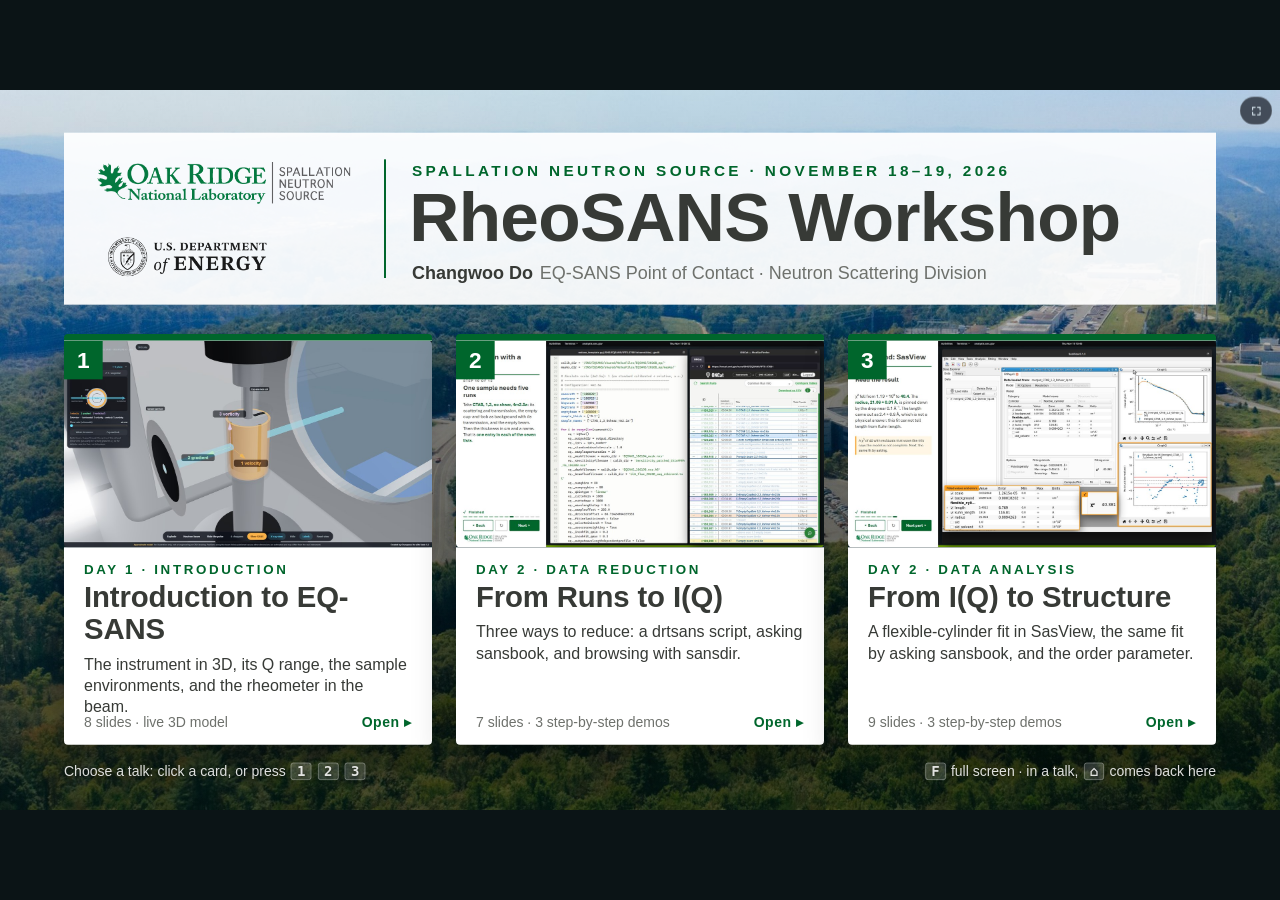
==== index.html @ 42a7c7e0 "Publish the RheoSANS workshop decks: front page, EQ-SANS introduction, data reduction, data analysis" ====
<!DOCTYPE html>
<html lang="en">
<head>
<meta charset="UTF-8">
<meta name="viewport" content="width=device-width, initial-scale=1">
<title>RheoSANS Workshop — Changwoo Do</title>
<!--
  RheoSANS Workshop, SNS, 18–19 November 2026 — the front page of Changwoo Do's three decks.

  Open with "Start RheoSANS workshop.cmd" (a local web server: the 3D model in the first deck needs one).

  One page, three cards. A card opens its deck inside this page (an iframe that fills the window), so the
  browser stays in full screen from one deck to the next. In a deck, the ⌂ button at the top right — or
  0 then Enter — comes back here. Each deck still opens on its own from its folder.

  Keys here:  1 2 3  open a deck     ← →  choose a card, Enter opens it     F  full screen (also the button, top right)
  Address:    #intro, #reduction, #analysis open a deck directly; #analysis/6 opens it at slide 6
              (the address follows along, so a refresh comes back to the same slide).

  The decks talk to this page through window.parent.RheoHub (shared/nav.js): home(), at(n), fullscreen().
-->
<link rel="stylesheet" href="eqsans_intro/deck.css?v=2">
<link rel="stylesheet" href="shared/nav.css?v=3">
<style>
/* === STAGE: 1920x1080, scaled as a whole (same as the decks) === */
#hub { position: fixed; inset: 0; overflow: hidden; background: #0b1416; }
#hub-stage { position: absolute; left: 0; top: 0; width: 1920px; height: 1080px; overflow: hidden; transform-origin: 0 0; font-family: 'Aptos', 'Segoe UI', sans-serif; color: var(--ink); -webkit-font-smoothing: antialiased; }
#hub-stage .bg { position: absolute; inset: 0; width: 1920px; height: 1080px; object-fit: cover; animation: drift 26s ease-in-out infinite alternate; }
#hub-stage .shade { position: absolute; inset: 0; background: linear-gradient(180deg, rgba(4,20,14,.10) 0%, rgba(4,20,14,.34) 45%, rgba(4,20,14,.66) 100%); }
@keyframes drift { from { transform: scale(1.02); } to { transform: scale(1.08) translate(-12px, -8px); } }

/* === HEADER PANEL === */
.head { position: absolute; left: 96px; top: 64px; width: 1728px; height: 258px; background: rgba(255,255,255,.94); animation: rise .9s var(--ease) both; }
.head .logo { position: absolute; left: 44px; top: 40px; width: 392px; }
.head .rule { position: absolute; left: 480px; top: 40px; width: 3px; height: 178px; background: var(--green); }
.head .kick { position: absolute; left: 522px; top: 44px; font-size: 23px; font-weight: 700; letter-spacing: .22em; text-transform: uppercase; color: var(--green); }
.head h1 { position: absolute; left: 518px; top: 72px; margin: 0; font-size: 104px; line-height: 1.05; font-weight: 700; letter-spacing: -.01em; }
.head .who { position: absolute; left: 522px; top: 196px; font-size: 27px; color: var(--muted); }
.head .who b { color: var(--ink); margin-right: 10px; }
.head .doe { position: absolute; left: 60px; top: 150px; width: 250px; opacity: .9; }

/* === THE THREE CARDS === */
.card { position: absolute; top: 366px; width: 552px; height: 616px; padding: 0; border: 0; text-align: left; display: flex; flex-direction: column; justify-content: flex-start; align-items: stretch; font: inherit; color: inherit; background: #fff; cursor: pointer; overflow: hidden;
  border-top: 10px solid var(--green); box-shadow: 0 24px 60px rgba(0,0,0,.42); animation: rise 1s var(--ease) both; animation-delay: calc(var(--i) * 130ms + 250ms);
  transition: transform .35s var(--ease), box-shadow .35s var(--ease), outline-color .2s; outline: 6px solid transparent; outline-offset: 0; }
.card:hover, .card.sel { transform: translateY(-12px); box-shadow: 0 40px 80px rgba(0,0,0,.55); outline-color: var(--energy); }
.card .pic { position: relative; flex: 0 0 310px; width: 552px; height: 310px; overflow: hidden; background: #12262a; }
.card .pic img { display: block; width: 100%; height: 100%; object-fit: cover; transition: transform .8s var(--ease); }
.card:hover .pic img, .card.sel .pic img { transform: scale(1.05); }
.card .key { position: absolute; left: 0; top: 0; width: 58px; height: 58px; background: var(--green); color: #fff; font-size: 34px; font-weight: 700; display: grid; place-items: center; }
.card .body { padding: 22px 30px 0; }
.card .day { font-size: 20px; font-weight: 700; letter-spacing: .2em; text-transform: uppercase; color: var(--green); }
.card h2 { margin: 6px 0 0; font-size: 44px; line-height: 1.1; font-weight: 700; letter-spacing: -.005em; }
.card p { margin: 12px 0 0; font-size: 24px; line-height: 1.32; color: var(--ink); }
.card .foot { position: absolute; left: 30px; right: 30px; bottom: 22px; display: flex; align-items: center; justify-content: space-between; font-size: 21px; color: var(--muted); }
.card .go { font-weight: 700; color: var(--green); letter-spacing: .04em; transition: transform .3s var(--ease); }
.card:hover .go, .card.sel .go { transform: translateX(8px); }
.hint { position: absolute; left: 96px; right: 96px; top: 1010px; display: flex; justify-content: space-between; font-size: 21px; color: rgba(255,255,255,.86); text-shadow: 0 1px 6px rgba(0,0,0,.7); animation: rise 1s 1s var(--ease) both; }
.hint kbd { font-family: var(--mono, Consolas, monospace); font-weight: 700; background: rgba(255,255,255,.16); border: 1px solid rgba(255,255,255,.4); border-radius: 4px; padding: 0 8px; margin: 0 2px; }
@keyframes rise { from { opacity: 0; transform: translateY(26px); } to { opacity: 1; transform: none; } }

/* the full-screen button, in the same pill as in the decks */
#hub-stage .dnav { position: absolute; right: 12px; top: 10px; opacity: .8; }
#hub-stage .dnav button { height: 34px; min-width: 40px; }

/* === THE DECK, filling the window === */
#deck { position: fixed; inset: 0; width: 100vw; height: 100vh; border: 0; background: #05090b; opacity: 0; visibility: hidden; transition: opacity .45s ease, visibility 0s .45s; z-index: 5; }
#deck.on { opacity: 1; visibility: visible; transition: opacity .45s ease; }
#veil { position: fixed; inset: 0; background: #05090b; opacity: 0; pointer-events: none; transition: opacity .3s ease; z-index: 4; }
#veil.on { opacity: 1; }
</style>
</head>
<body>
<div id="hub">
  <main id="hub-stage">
    <img class="bg" src="eqsans_intro/assets/cover.jpg" alt="The Spallation Neutron Source from the air">
    <div class="shade"></div>

    <header class="head">
      <img class="logo" src="eqsans_intro/assets/logo_color.png" alt="Oak Ridge National Laboratory — Spallation Neutron Source">
      <img class="doe" src="eqsans_intro/assets/logo_doe.png" alt="U.S. Department of Energy">
      <div class="rule"></div>
      <div class="kick">Spallation Neutron Source · November 18–19, 2026</div>
      <h1>RheoSANS Workshop</h1>
      <div class="who"><b>Changwoo Do</b>EQ-SANS Point of Contact · Neutron Scattering Division</div>
    </header>

    <button type="button" class="card" style="--i:0; left:96px" data-deck="intro">
      <div class="pic"><img src="shared/cards/eqsans_intro.jpg" alt=""><span class="key">1</span></div>
      <div class="body"><div class="day">Day 1 · Introduction</div><h2>Introduction to EQ-SANS</h2>
        <p>The instrument in 3D, its Q range, the sample environments, and the rheometer in the beam.</p></div>
      <div class="foot"><span>8 slides · live 3D model</span><span class="go">Open ▸</span></div>
    </button>
    <button type="button" class="card" style="--i:1; left:684px" data-deck="reduction">
      <div class="pic"><img src="shared/cards/data_reduction.jpg" alt=""><span class="key">2</span></div>
      <div class="body"><div class="day">Day 2 · Data reduction</div><h2>From Runs to I(Q)</h2>
        <p>Three ways to reduce: a drtsans script, asking sansbook, and browsing with sansdir.</p></div>
      <div class="foot"><span>7 slides · 3 step-by-step demos</span><span class="go">Open ▸</span></div>
    </button>
    <button type="button" class="card" style="--i:2; left:1272px" data-deck="analysis">
      <div class="pic"><img src="shared/cards/data_analysis.jpg" alt=""><span class="key">3</span></div>
      <div class="body"><div class="day">Day 2 · Data analysis</div><h2>From I(Q) to Structure</h2>
        <p>A flexible-cylinder fit in SasView, the same fit by asking sansbook, and the order parameter.</p></div>
      <div class="foot"><span>9 slides · 3 step-by-step demos</span><span class="go">Open ▸</span></div>
    </button>

    <nav class="dnav" aria-label="Screen"><button type="button" class="full" id="full" title="Full screen (F)"><svg viewBox="0 0 16 16" width="15" height="15" fill="none" stroke="currentColor" stroke-width="1.9" stroke-linecap="round" stroke-linejoin="round"><path class="exp" d="M2 6V2h4M10 2h4v4M14 10v4h-4M6 14H2v-4"/><path class="cmp" d="M6 2v4H2M14 6h-4V2M10 14v-4h4M2 10h4v4"/></svg></button></nav>
    <div class="hint"><span>Choose a talk: click a card, or press <kbd>1</kbd> <kbd>2</kbd> <kbd>3</kbd></span><span><kbd>F</kbd> full screen · in a talk, <kbd>⌂</kbd> comes back here</span></div>
  </main>
</div>
<div id="veil"></div>
<iframe id="deck" title="Deck" allow="fullscreen" allowfullscreen></iframe>

<script>
(function () {
  'use strict';
  const DECKS = {
    intro: { dir: 'eqsans_intro', title: 'Introduction to EQ-SANS' },
    reduction: { dir: 'data_reduction', title: 'From Runs to I(Q)' },
    analysis: { dir: 'data_analysis', title: 'From I(Q) to Structure' },
  };
  const stage = document.getElementById('hub-stage'), frame = document.getElementById('deck'), veil = document.getElementById('veil');
  const cards = Array.from(document.querySelectorAll('.card'));
  let open = null, sel = -1, closing = 0;

  function fit() {
    const f = Math.min(innerWidth / 1920, innerHeight / 1080), w = 1920 * f, h = 1080 * f;
    stage.style.transform = `translate(${(innerWidth - w) / 2}px,${(innerHeight - h) / 2}px) scale(${f})`;
  }
  window.addEventListener('resize', fit); fit();

  const mark = () => cards.forEach((c, i) => c.classList.toggle('sel', i === sel));
  const fullscreen = () => { if (document.fullscreenElement) document.exitFullscreen(); else document.documentElement.requestFullscreen().catch(() => { }); };

  function show(key, slide) {
    const d = DECKS[key]; if (!d) return;
    clearTimeout(closing);
    open = key; sel = Object.keys(DECKS).indexOf(key); mark();
    veil.classList.add('on');
    frame.onload = () => { if (open !== key) return; frame.classList.add('on'); try { frame.contentWindow.focus(); } catch (e) { } };
    frame.src = `${d.dir}/index.html#${slide || 1}`;
    document.title = `${d.title} — RheoSANS Workshop`;
    history.replaceState(null, '', '#' + key + (slide && slide > 1 ? '/' + slide : ''));
  }
  function home() {
    if (!open) return;
    open = null;
    frame.classList.remove('on'); veil.classList.remove('on');
    closing = setTimeout(() => { frame.onload = null; frame.src = 'about:blank'; }, 500);   // also stops the 3D model
    document.title = 'RheoSANS Workshop — Changwoo Do';
    history.replaceState(null, '', location.pathname);
    window.focus();
  }
  // what the decks call (shared/nav.js)
  window.RheoHub = {
    home, fullscreen,
    at(n) { if (open) history.replaceState(null, '', '#' + open + (n > 1 ? '/' + n : '')); },
  };

  const fullBtn = document.getElementById('full');
  fullBtn.onclick = () => { fullscreen(); fullBtn.blur(); };
  document.addEventListener('fullscreenchange', () => { const on = !!document.fullscreenElement; fullBtn.classList.toggle('on', on); fullBtn.title = on ? 'Leave full screen (F)' : 'Full screen (F)'; });
  cards.forEach((c, i) => { c.onclick = () => show(c.dataset.deck); c.onmouseenter = () => { sel = i; mark(); }; });
  window.addEventListener('keydown', (e) => {
    if (e.ctrlKey || e.metaKey || e.altKey) return;
    const k = e.key;
    if (open) {
      // the deck has the keyboard; a key that still lands here is handed on
      let d = null; try { frame.contentWindow.focus(); d = frame.contentWindow.deck; } catch (err) { }
      if (d && (k === 'ArrowRight' || k === 'PageDown' || k === ' ')) d.next();
      else if (d && (k === 'ArrowLeft' || k === 'PageUp')) d.prev();
      else if (k === 'f' || k === 'F') fullscreen();
      else return;
      e.preventDefault(); return;
    }
    if (k === '1' || k === '2' || k === '3') show(Object.keys(DECKS)[+k - 1]);
    else if (k === 'ArrowRight' || k === 'ArrowDown') { sel = Math.min(cards.length - 1, sel + 1); mark(); }
    else if (k === 'ArrowLeft' || k === 'ArrowUp') { sel = Math.max(0, sel < 0 ? 0 : sel - 1); mark(); }
    else if ((k === 'Enter' || k === ' ') && sel >= 0) show(cards[sel].dataset.deck);
    else if (k === 'f' || k === 'F') fullscreen();
    else return;
    e.preventDefault();
  });

  const [key, n] = location.hash.slice(1).split('/');
  if (DECKS[key]) show(key, parseInt(n, 10) || 1);
})();
</script>
</body>
</html>
---- eqsans_intro/deck.css ----
/* =====================================================================
   THEME — ORNL SNS 16:9 template (Aptos; ORNL Green, Hale Navy, Dark
   Matter; secondary Energy/Mist/Biome/Aqua/Infinity/Hydro; accents
   Forge/Spark/Plasma/Pulsar). Geometry measured from the .pptx layouts
   at 1920×1080 (1 in = 144 px, 1 pt = 2 px). Same system as the CNMS
   seminar deck (Topic_2026_career/interview_seminar_claude/src/deck.css).
   ===================================================================== */

/* Aptos is used where it is installed (it comes with Office); its files are not part of this site. */
:root {
  --green: #00662C; --navy: #00454D; --ink: #373A36; --graphite: #DBDCDB; --polar: #FFFFFF;
  --energy: #7DBA00; --mist: #8BFEBF; --biome: #00B38F; --aqua: #00BDB5; --infinity: #006BA6; --hydro: #005776;
  --forge: #FF9E1B; --spark: #FE5000; --plasma: #B50094; --pulsar: #4E008E;
  --muted: #6E716C; --ease: cubic-bezier(.16, 1, .3, 1);
  --stage-bg: #05090b;
}
* { box-sizing: border-box; }

/* === FIXED 16:9 STAGE ===
   The live 3D model is an iframe that sits exactly behind the stage, at the stage's on-screen size but unscaled, so
   the model's own interface keeps its designed size. Slides are opaque and cover it; a "live" slide is empty and
   lets pointer events through to the model. */
html, body { width: 100%; height: 100%; margin: 0; overflow: hidden; background: var(--stage-bg); }
#model { position: fixed; left: 0; top: 0; width: 100vw; height: 100vh; border: 0; z-index: 0; visibility: hidden; background: #080b11; }
#model.on { visibility: visible; }
.deck-viewport { position: fixed; inset: 0; overflow: hidden; z-index: 1; pointer-events: none; }
.deck-stage { position: absolute; left: 0; top: 0; width: 1920px; height: 1080px; overflow: hidden; transform-origin: 0 0; }
.slide { position: absolute; inset: 0; width: 1920px; height: 1080px; overflow: hidden; display: block; visibility: hidden; opacity: 0; pointer-events: none; background: #fff;
  font-family: 'Aptos', 'Segoe UI', sans-serif; color: var(--ink); -webkit-font-smoothing: antialiased; contain: layout paint; }
.slide.active, .slide.leaving { visibility: visible; opacity: 1; }
.slide.active { z-index: 2; pointer-events: auto; }
.slide.leaving { z-index: 3; pointer-events: none; }
.slide.s-live { background: transparent; pointer-events: none !important; }
.slide img, .slide svg { max-width: none; }
@media (prefers-reduced-motion: reduce) { *, *::before, *::after { animation-duration: .01ms !important; transition-duration: .2s !important; } }

/* === CHROME === */
.chrome-logo { position: absolute; left: 50px; top: 1007px; width: 278px; height: auto; z-index: 20; pointer-events: none; }
.chrome-page { position: absolute; right: 70px; top: 1036px; font-size: 18px; color: #B9BBB8; z-index: 20; font-variant-numeric: tabular-nums; }

/* Title placeholder: 0.344 in, 0.399 in; 12.57 in wide; 32 pt Aptos Bold */
.title { position: absolute; left: 50px; top: 57px; width: 1810px; margin: 0; font-size: 64px; line-height: 1.09; font-weight: 700; letter-spacing: -.003em; color: var(--ink); z-index: 10; }
.kicker { position: absolute; left: 52px; top: 30px; font-size: 22px; font-weight: 700; letter-spacing: .22em; text-transform: uppercase; color: var(--green); z-index: 10; }
.slide.active .title, .slide.active .kicker { animation: rise .9s var(--ease) both; }
.slide.active .title { animation-delay: .12s; }

/* === ENTRANCE AND STEP REVEALS === */
@keyframes rise { from { opacity: 0; transform: translateY(26px); } to { opacity: 1; transform: none; } }
.slide.active .rise { animation: rise 1s var(--ease) both; animation-delay: calc(var(--i, 0) * 110ms + 260ms); }
[data-step], [data-only] { transition: opacity .7s var(--ease), transform .9s var(--ease); }
[data-step]:not(.on), [data-only]:not(.on) { opacity: 0; transform: translateY(22px); pointer-events: none; }
.fx-fade:not(.on) { transform: none !important; }
.instant, .instant * { transition: none !important; }

/* === COMMON CONTENT === */
.abs { position: absolute; }
.label { font-size: 22px; font-weight: 700; letter-spacing: .18em; text-transform: uppercase; color: var(--green); }
.small { font-size: 24px; line-height: 1.35; color: var(--muted); }
.message { font-size: 38px; font-weight: 700; color: var(--green); line-height: 1.2; }
figure { margin: 0; position: absolute; }
figure img { display: block; width: 100%; height: 100%; object-fit: cover; }
figcaption { position: absolute; left: 0; top: 100%; width: 100%; font-size: 24px; color: var(--ink); margin-top: 12px; line-height: 1.25; }
figcaption small { display: block; font-size: 20px; color: var(--muted); margin-top: 2px; }
.card { background: #fff; border-radius: 6px; box-shadow: 0 18px 50px rgba(0,40,45,.16), 0 2px 6px rgba(0,0,0,.06); }
.card img { border-radius: 6px; }
.zoom { cursor: zoom-in; }

/* === COVER (SNS | Standard layout) ===
   The cover has no background of its own: its photograph covers the live site model, and the first advance
   dissolves the photograph into it. */
.s-cover { background: transparent; }
.s-cover .bgimg, .s-closing .bgimg { position: absolute; inset: 0; width: 1920px; height: 1080px; object-fit: cover; }
.s-cover.active .bgimg { animation: kenburns 40s ease-out both; }
@keyframes kenburns { from { transform: scale(1.1) translate(1.2%, .8%); } to { transform: scale(1) translate(0, 0); } }
.cover-card { position: absolute; inset: 0; }
.cover-panel { position: absolute; left: 141px; top: 133px; width: 819px; height: 819px; background: rgba(255,255,255,.88); backdrop-filter: blur(2px); }
.cover-logo { position: absolute; left: 189px; top: 174px; width: 428px; }
.cover-kicker { position: absolute; left: 191px; top: 318px; width: 711px; font-size: 22px; font-weight: 700; letter-spacing: .14em; text-transform: uppercase; color: var(--green); }
.cover-title { position: absolute; left: 189px; top: 362px; width: 740px; margin: 0; font-size: 88px; font-weight: 700; line-height: 1.04; letter-spacing: -.01em; color: var(--ink); }
.cover-bar { position: absolute; left: 191px; top: 590px; width: 135px; height: 11px; background: var(--green); transform-origin: left; }
.cover-by { position: absolute; left: 191px; top: 632px; font-size: 22px; font-weight: 700; letter-spacing: .14em; color: var(--muted); }
.cover-name { position: absolute; left: 191px; top: 672px; font-size: 48px; font-weight: 400; color: var(--ink); }
.cover-role { position: absolute; left: 191px; top: 746px; width: 711px; font-size: 26px; line-height: 1.35; color: var(--ink); }
.cover-doe { position: absolute; left: 185px; top: 838px; width: 240px; }
.cover-managed { position: absolute; left: 440px; top: 851px; width: 470px; font-size: 18px; line-height: 1.3; color: var(--ink); letter-spacing: .02em; text-transform: uppercase; }
.s-cover.active .cover-panel { animation: panelIn 1.4s var(--ease) both; }
.s-cover.active .cover-bar { animation: barIn 1.2s .9s var(--ease) both; }
.s-cover.active .cover-fade { animation: rise 1.1s var(--ease) both; }
@keyframes panelIn { from { opacity: 0; transform: translateX(-40px); } to { opacity: 1; transform: none; } }
@keyframes barIn { from { transform: scaleX(0); } to { transform: scaleX(1); } }
.cover-hint { position: absolute; right: 60px; bottom: 44px; padding: 14px 20px; max-width: 760px; font-size: 22px; line-height: 1.35; color: #fff; background: rgba(120,20,10,.9); border-radius: 6px; display: none; }
body.no-model .cover-hint { display: block; }

/* === Q RANGE === */
.q-fig { left: 50px; top: 186px; width: 1130px; height: 780px; overflow: hidden; }
.q-fig img { position: absolute; inset: 0; object-fit: contain; background: #fff; }
.q-side { position: absolute; left: 1250px; top: 196px; width: 610px; }
.q-rows { position: relative; margin-top: 22px; padding-left: 34px; }
.q-rows::before { content: ''; position: absolute; left: 6px; top: 8px; bottom: 8px; width: 5px; border-radius: 3px; background: linear-gradient(var(--infinity), var(--spark)); }
.q-row { display: grid; grid-template-columns: 62px 150px 1fr; align-items: center; height: 68px; font-size: 36px; border-bottom: 1px solid #E7E8E7; transition: opacity .7s var(--ease); }
.q-row i { width: 44px; height: 14px; border-radius: 2px; }
.q-row b { font-weight: 700; }
.q-row span { color: var(--ink); font-variant-numeric: tabular-nums; }
.q-ends { display: flex; justify-content: space-between; padding-left: 34px; margin-top: 12px; font-size: 21px; font-weight: 700; letter-spacing: .12em; text-transform: uppercase; color: var(--muted); }
.slide[data-cur="1"] .q-row:not(.in-stitch) { opacity: .25; }
.q-note { position: absolute; left: 1250px; top: 760px; width: 610px; }
.q-note .small { margin-top: 10px; }

/* === SAMPLE CELLS === */
.facts { position: absolute; left: 52px; top: 215px; width: 760px; }
.fact { padding: 26px 0 28px; border-bottom: 1px solid #E1E3E1; }
.fact:first-child { border-top: 4px solid var(--green); }
.fact-h { font-size: 22px; font-weight: 700; letter-spacing: .18em; text-transform: uppercase; color: var(--green); }
.fact-v { font-size: 66px; font-weight: 700; line-height: 1.1; margin-top: 6px; letter-spacing: -.01em; white-space: nowrap; }
.fact-v em { font-style: normal; font-size: 38px; font-weight: 400; color: var(--muted); margin-left: 8px; }
.fact-s { font-size: 26px; color: var(--muted); margin-top: 2px; }

/* === SAMPLE ENVIRONMENT === */
.around { position: absolute; left: 900px; top: 612px; width: 500px; border-top: 4px solid var(--green); padding-top: 20px; }
.around p { margin: 0; padding: 15px 0; font-size: 29px; line-height: 1.25; border-bottom: 1px solid #E1E3E1; }
.around .label { margin-bottom: 6px; }

/* === RHEOMETER PHOTO CALLOUTS === */
.pin { position: absolute; transform: translate(-50%, -50%); z-index: 3; }
.pin::before { content: ''; position: absolute; left: 50%; top: 50%; width: 18px; height: 18px; margin: -9px; border-radius: 50%; background: var(--forge); box-shadow: 0 0 0 6px rgba(255,158,27,.3); }
.pin span { position: absolute; left: 50%; bottom: 26px; transform: translateX(-50%); white-space: nowrap; padding: 8px 16px; font-size: 24px; font-weight: 700; color: #fff; background: rgba(0,69,77,.94); border-radius: 4px; }
.pin.below span { bottom: auto; top: 26px; }
.next-up { position: absolute; right: 60px; top: 78px; padding: 12px 22px; font-size: 26px; font-weight: 700; color: #fff; background: var(--green); border-radius: 4px; z-index: 12; }

/* === CLOSING (Conclusion | Aerial) === */
.s-closing { color: var(--ink); }
.cl-title { position: absolute; left: 0; width: 1920px; top: 236px; text-align: center; font-size: 132px; font-weight: 700; line-height: 1.05; letter-spacing: -.015em; color: var(--ink); text-shadow: 0 2px 30px rgba(255,255,255,.6); }
.cl-bar { position: absolute; left: 893px; top: 418px; width: 134px; height: 12px; background: var(--green); transform-origin: center; }
.cl-sub { position: absolute; left: 0; width: 1920px; top: 462px; text-align: center; font-size: 34px; font-weight: 700; color: var(--green); }
.cl-name { position: absolute; left: 0; width: 1920px; top: 514px; text-align: center; font-size: 28px; color: var(--ink); }
.s-closing.active .cl-title { animation: rise 1.2s .2s var(--ease) both; }
.s-closing.active .cl-bar { animation: barGrow 1.4s .7s var(--ease) both; }
.s-closing.active .cl-sub { animation: rise 1.1s 1s var(--ease) both; }
.s-closing.active .cl-name { animation: rise 1.1s 1.2s var(--ease) both; }
@keyframes barGrow { from { transform: scaleX(0); } to { transform: scaleX(1); } }
.s-closing.active .bgimg { animation: kenburns 40s ease-out both; }

/* === CHROME OUTSIDE THE STAGE === */
/* deck navigation shown over the live model, styled like the model's own controls */
#pill { position: fixed; z-index: 30; display: none; align-items: center; gap: 2px; padding: 4px; transform: translateX(-50%); font: 600 13px/1 'Aptos', 'Segoe UI', sans-serif; color: rgba(214,232,242,.75);
  background: rgba(12,16,24,.82); border: 1px solid rgba(255,255,255,.12); border-radius: 999px; backdrop-filter: blur(8px); opacity: .6; transition: opacity .25s; }
#pill:hover { opacity: 1; }
body.live #pill { display: flex; }
#pill button { border: 0; background: none; color: inherit; font: inherit; font-size: 17px; width: 34px; height: 30px; border-radius: 999px; cursor: pointer; }
#pill button:hover { background: rgba(255,255,255,.1); color: #fff; }
#pill span { padding: 0 8px; white-space: nowrap; }
#pill b { color: #eef6fa; }
#progress { position: fixed; left: 0; bottom: 0; height: 3px; width: 100%; background: var(--energy); transform-origin: left; transform: scaleX(0); z-index: 100; opacity: 0; transition: transform .6s var(--ease), opacity .3s; pointer-events: none; }
body.show-progress #progress { opacity: .9; }
#blackout { position: fixed; inset: 0; background: #000; z-index: 300; opacity: 0; pointer-events: none; transition: opacity .4s; }
body.black #blackout { opacity: 1; pointer-events: auto; }
#lightbox { position: fixed; inset: 0; z-index: 280; background: rgba(0,0,0,.88); display: none; align-items: center; justify-content: center; cursor: zoom-out; }
#lightbox.open { display: flex; }
#lightbox img { max-width: 94vw; max-height: 92vh; background: #fff; box-shadow: 0 30px 80px rgba(0,0,0,.6); }
---- shared/nav.css ----
/* =====================================================================
   SLIDE NAVIGATION, shared by both decks (nav.js): a small pill with
   previous / next slide and a button that opens all slides to pick from.
   It sits outside the scaled stage, at the top right of the slide (top
   centre while the live 3D model is on screen, where the model keeps its
   own panels on the right).
   ===================================================================== */
.dnav { position: fixed; z-index: 120; display: flex; align-items: center; gap: 2px; padding: 3px; font: 600 14px/1 'Aptos', 'Segoe UI', sans-serif; color: rgba(226,238,244,.9);
  background: rgba(12,16,24,.84); border: 1px solid rgba(255,255,255,.16); border-radius: 999px; backdrop-filter: blur(8px); opacity: .62; transition: opacity .2s; user-select: none; }
.dnav:hover { opacity: 1; }
.dnav button { border: 0; background: none; color: inherit; font: inherit; height: 28px; min-width: 30px; padding: 0 8px; border-radius: 999px; cursor: pointer; }
.dnav button:hover { background: rgba(255,255,255,.14); color: #fff; }
.dnav button:disabled { opacity: .3; cursor: default; background: none; }
.dnav .arrow { font-size: 19px; line-height: 1; padding-bottom: 2px; }
.dnav .home { font-size: 17px; line-height: 1; padding-bottom: 1px; margin-right: 2px; border-right: 1px solid rgba(255,255,255,.18); border-radius: 999px 0 0 999px; }
.dnav .count { font-variant-numeric: tabular-nums; white-space: nowrap; } .dnav .count b { color: #fff; }
.dnav .grid { display: grid; grid-template-columns: repeat(3, 4px); gap: 2px; align-content: center; justify-content: center; }
.dnav .grid i { width: 4px; height: 4px; background: currentColor; border-radius: 1px; }
.dnav .full { display: grid; place-items: center; }
.dnav .full .cmp, .dnav .full.on .exp { display: none; }
.dnav .full.on .cmp { display: inline; }

.dov { position: fixed; inset: 0; z-index: 260; display: none; background: rgba(6,12,14,.95); overflow: auto; padding: 4vh 5vw 5vh; font-family: 'Aptos', 'Segoe UI', sans-serif; color: #fff; }
.dov.open { display: block; }
.dov-head { display: flex; align-items: baseline; gap: 18px; margin-bottom: 2.4vh; }
.dov-head b { font-size: 26px; } .dov-head span { font-size: 15px; color: rgba(255,255,255,.55); }
.dov-head button { margin-left: auto; border: 1px solid rgba(255,255,255,.3); background: none; color: #fff; font: 600 15px 'Aptos', 'Segoe UI', sans-serif; padding: 7px 16px; border-radius: 999px; cursor: pointer; }
.dov-grid { display: grid; grid-template-columns: repeat(4, 1fr); gap: 18px; }
@media (max-width: 1100px) { .dov-grid { grid-template-columns: repeat(3, 1fr); } }
.dov-card { text-align: left; padding: 0; border: 2px solid rgba(255,255,255,.14); border-radius: 6px; background: #12262a; color: #fff; font: inherit; cursor: pointer; overflow: hidden; display: flex; flex-direction: column; }
.dov-card:hover, .dov-card.is-sel { border-color: #7DBA00; }
.dov-card.is-cur { border-color: #8BFEBF; box-shadow: 0 0 0 3px rgba(139,254,191,.35); }
.dov-thumb { aspect-ratio: 16 / 9; background: #1b3438; display: grid; place-items: center; font-size: 34px; font-weight: 700; color: rgba(255,255,255,.25); }
.dov-thumb img { display: block; width: 100%; height: 100%; object-fit: cover; }
.dov-label { display: flex; gap: 10px; align-items: baseline; padding: 9px 12px 11px; font-size: 16px; line-height: 1.25; }
.dov-label b { color: #7DBA00; font-size: 18px; min-width: 18px; }
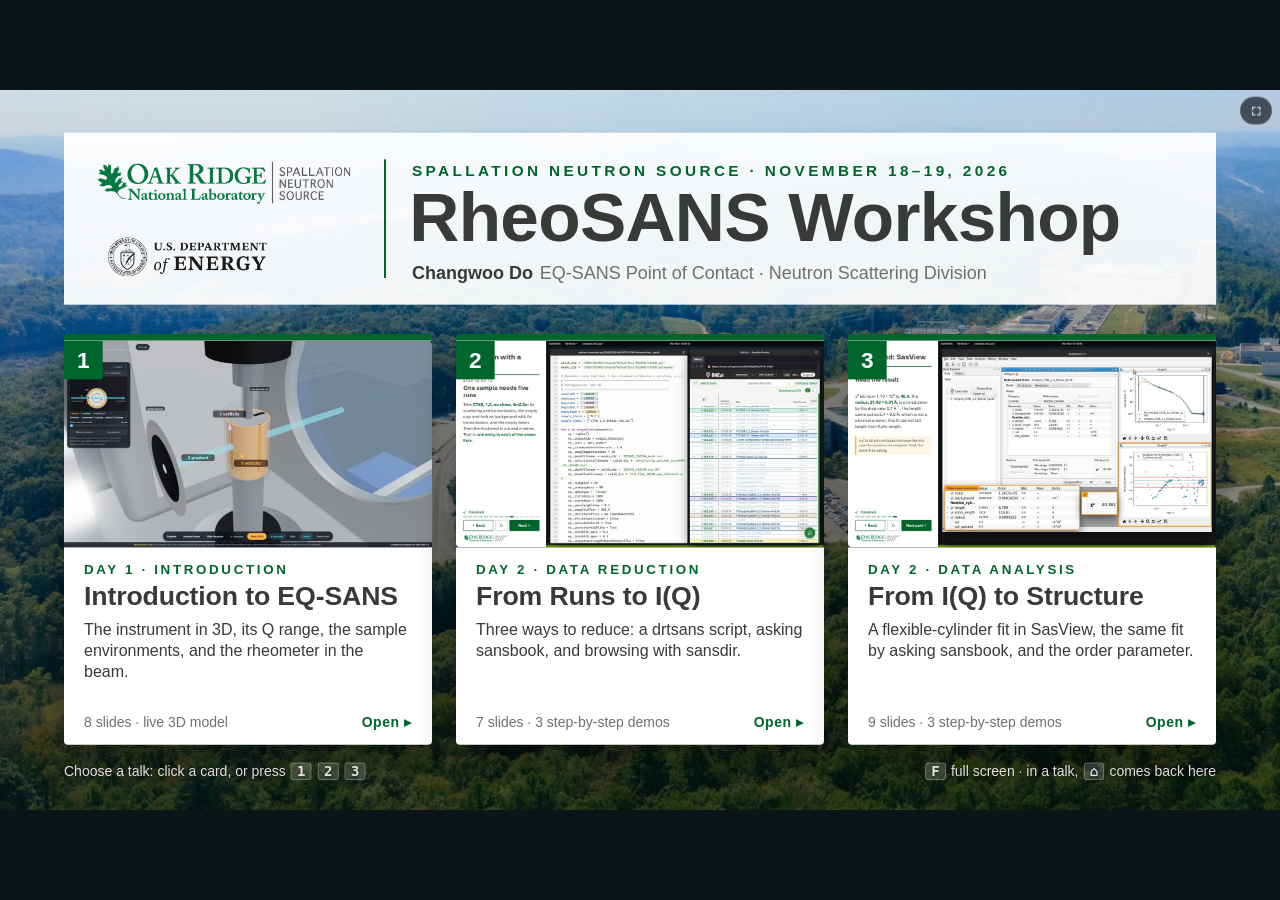
==== commit 2060728e: "Front page: card titles on one line and the card foot in the flow, so the cards hold in the system f" ====
--- a/index.html
+++ b/index.html
@@ -48,11 +48,11 @@
 .card .pic img { display: block; width: 100%; height: 100%; object-fit: cover; transition: transform .8s var(--ease); }
 .card:hover .pic img, .card.sel .pic img { transform: scale(1.05); }
 .card .key { position: absolute; left: 0; top: 0; width: 58px; height: 58px; background: var(--green); color: #fff; font-size: 34px; font-weight: 700; display: grid; place-items: center; }
-.card .body { padding: 22px 30px 0; }
+.card .body { flex: 1 1 auto; padding: 22px 30px 0; }
 .card .day { font-size: 20px; font-weight: 700; letter-spacing: .2em; text-transform: uppercase; color: var(--green); }
-.card h2 { margin: 6px 0 0; font-size: 44px; line-height: 1.1; font-weight: 700; letter-spacing: -.005em; }
+.card h2 { margin: 6px 0 0; font-size: 40px; white-space: nowrap; line-height: 1.1; font-weight: 700; letter-spacing: -.005em; }
 .card p { margin: 12px 0 0; font-size: 24px; line-height: 1.32; color: var(--ink); }
-.card .foot { position: absolute; left: 30px; right: 30px; bottom: 22px; display: flex; align-items: center; justify-content: space-between; font-size: 21px; color: var(--muted); }
+.card .foot { flex: 0 0 auto; margin: 0 30px 22px; display: flex; align-items: center; justify-content: space-between; font-size: 21px; color: var(--muted); }
 .card .go { font-weight: 700; color: var(--green); letter-spacing: .04em; transition: transform .3s var(--ease); }
 .card:hover .go, .card.sel .go { transform: translateX(8px); }
 .hint { position: absolute; left: 96px; right: 96px; top: 1010px; display: flex; justify-content: space-between; font-size: 21px; color: rgba(255,255,255,.86); text-shadow: 0 1px 6px rgba(0,0,0,.7); animation: rise 1s 1s var(--ease) both; }
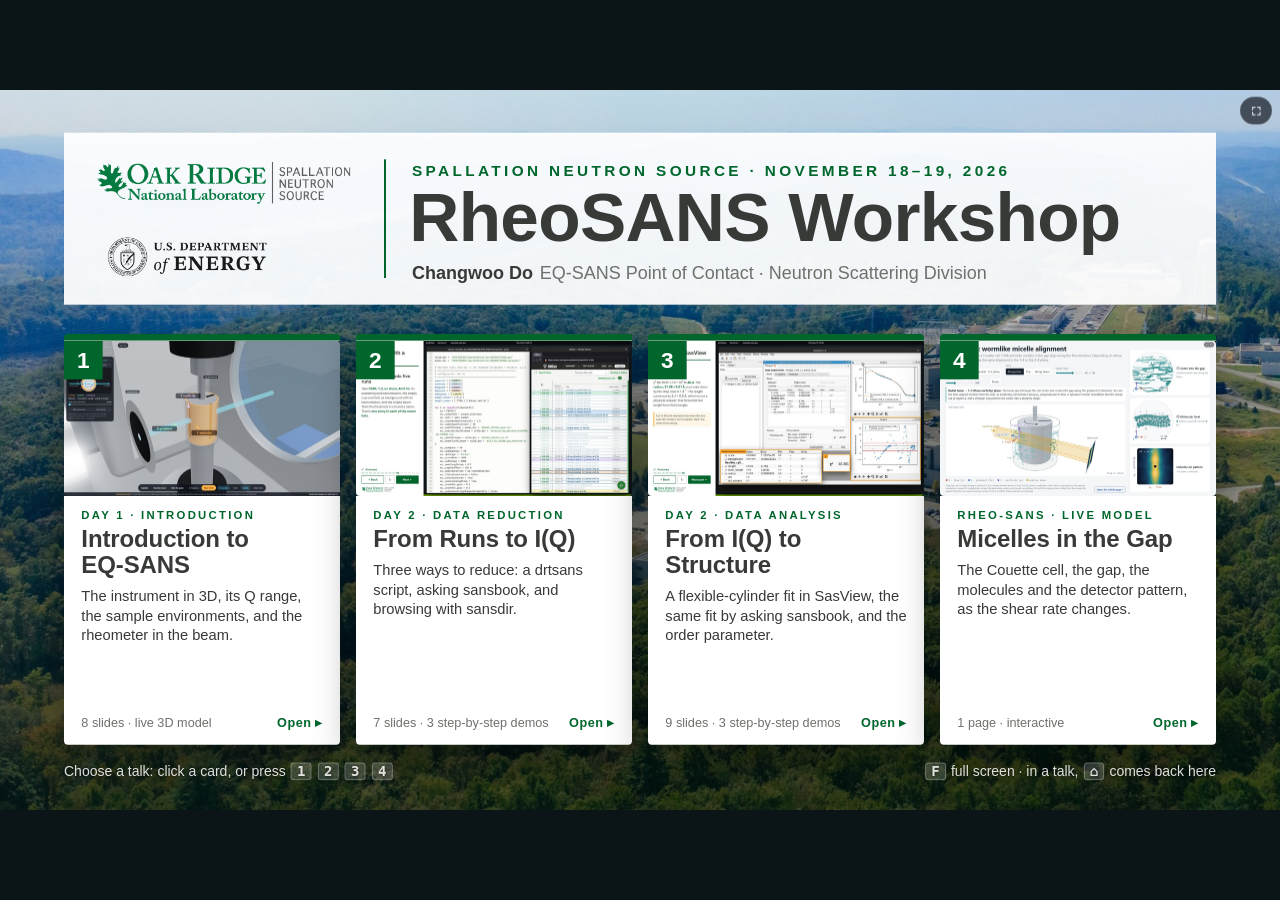
==== commit c14561e1: "Fourth card: Micelles in the Gap, the micelle alignment page as one slide Co-Authored-By: Claude Fab" ====
--- a/index.html
+++ b/index.html
@@ -5,16 +5,16 @@
 <meta name="viewport" content="width=device-width, initial-scale=1">
 <title>RheoSANS Workshop — Changwoo Do</title>
 <!--
-  RheoSANS Workshop, SNS, 18–19 November 2026 — the front page of Changwoo Do's three decks.
+  RheoSANS Workshop, SNS, 18–19 November 2026 — the front page of Changwoo Do's three decks and the micelle page.
 
   Open with "Start RheoSANS workshop.cmd" (a local web server: the 3D model in the first deck needs one).
 
-  One page, three cards. A card opens its deck inside this page (an iframe that fills the window), so the
+  One page, four cards (the fourth, micelle/, is one interactive page made by micelle/make_page.py). A card opens its deck inside this page (an iframe that fills the window), so the
   browser stays in full screen from one deck to the next. In a deck, the ⌂ button at the top right — or
   0 then Enter — comes back here. Each deck still opens on its own from its folder.
 
-  Keys here:  1 2 3  open a deck     ← →  choose a card, Enter opens it     F  full screen (also the button, top right)
-  Address:    #intro, #reduction, #analysis open a deck directly; #analysis/6 opens it at slide 6
+  Keys here:  1 2 3 4  open a deck     ← →  choose a card, Enter opens it     F  full screen (also the button, top right)
+  Address:    #intro, #reduction, #analysis, #micelle open a deck directly; #analysis/6 opens it at slide 6
               (the address follows along, so a refresh comes back to the same slide).
 
   The decks talk to this page through window.parent.RheoHub (shared/nav.js): home(), at(n), fullscreen().
@@ -39,20 +39,20 @@
 .head .who b { color: var(--ink); margin-right: 10px; }
 .head .doe { position: absolute; left: 60px; top: 150px; width: 250px; opacity: .9; }
 
-/* === THE THREE CARDS === */
-.card { position: absolute; top: 366px; width: 552px; height: 616px; padding: 0; border: 0; text-align: left; display: flex; flex-direction: column; justify-content: flex-start; align-items: stretch; font: inherit; color: inherit; background: #fff; cursor: pointer; overflow: hidden;
+/* === THE FOUR CARDS === */
+.card { position: absolute; top: 366px; width: 414px; height: 616px; padding: 0; border: 0; text-align: left; display: flex; flex-direction: column; justify-content: flex-start; align-items: stretch; font: inherit; color: inherit; background: #fff; cursor: pointer; overflow: hidden;
   border-top: 10px solid var(--green); box-shadow: 0 24px 60px rgba(0,0,0,.42); animation: rise 1s var(--ease) both; animation-delay: calc(var(--i) * 130ms + 250ms);
   transition: transform .35s var(--ease), box-shadow .35s var(--ease), outline-color .2s; outline: 6px solid transparent; outline-offset: 0; }
 .card:hover, .card.sel { transform: translateY(-12px); box-shadow: 0 40px 80px rgba(0,0,0,.55); outline-color: var(--energy); }
-.card .pic { position: relative; flex: 0 0 310px; width: 552px; height: 310px; overflow: hidden; background: #12262a; }
+.card .pic { position: relative; flex: 0 0 233px; width: 414px; height: 233px; overflow: hidden; background: #12262a; }
 .card .pic img { display: block; width: 100%; height: 100%; object-fit: cover; transition: transform .8s var(--ease); }
 .card:hover .pic img, .card.sel .pic img { transform: scale(1.05); }
 .card .key { position: absolute; left: 0; top: 0; width: 58px; height: 58px; background: var(--green); color: #fff; font-size: 34px; font-weight: 700; display: grid; place-items: center; }
-.card .body { flex: 1 1 auto; padding: 22px 30px 0; }
-.card .day { font-size: 20px; font-weight: 700; letter-spacing: .2em; text-transform: uppercase; color: var(--green); }
-.card h2 { margin: 6px 0 0; font-size: 40px; white-space: nowrap; line-height: 1.1; font-weight: 700; letter-spacing: -.005em; }
-.card p { margin: 12px 0 0; font-size: 24px; line-height: 1.32; color: var(--ink); }
-.card .foot { flex: 0 0 auto; margin: 0 30px 22px; display: flex; align-items: center; justify-content: space-between; font-size: 21px; color: var(--muted); }
+.card .body { flex: 1 1 auto; padding: 20px 26px 0; }
+.card .day { font-size: 17px; font-weight: 700; letter-spacing: .2em; text-transform: uppercase; color: var(--green); }
+.card h2 { margin: 6px 0 0; font-size: 36px; line-height: 1.08; font-weight: 700; letter-spacing: -.005em; }
+.card p { margin: 12px 0 0; font-size: 22px; line-height: 1.32; color: var(--ink); }
+.card .foot { flex: 0 0 auto; margin: 0 26px 22px; display: flex; align-items: center; justify-content: space-between; font-size: 19px; color: var(--muted); }
 .card .go { font-weight: 700; color: var(--green); letter-spacing: .04em; transition: transform .3s var(--ease); }
 .card:hover .go, .card.sel .go { transform: translateX(8px); }
 .hint { position: absolute; left: 96px; right: 96px; top: 1010px; display: flex; justify-content: space-between; font-size: 21px; color: rgba(255,255,255,.86); text-shadow: 0 1px 6px rgba(0,0,0,.7); animation: rise 1s 1s var(--ease) both; }
@@ -87,25 +87,31 @@
 
     <button type="button" class="card" style="--i:0; left:96px" data-deck="intro">
       <div class="pic"><img src="shared/cards/eqsans_intro.jpg" alt=""><span class="key">1</span></div>
-      <div class="body"><div class="day">Day 1 · Introduction</div><h2>Introduction to EQ-SANS</h2>
+      <div class="body"><div class="day">Day 1 · Introduction</div><h2>Introduction to EQ&#8209;SANS</h2>
         <p>The instrument in 3D, its Q range, the sample environments, and the rheometer in the beam.</p></div>
       <div class="foot"><span>8 slides · live 3D model</span><span class="go">Open ▸</span></div>
     </button>
-    <button type="button" class="card" style="--i:1; left:684px" data-deck="reduction">
+    <button type="button" class="card" style="--i:1; left:534px" data-deck="reduction">
       <div class="pic"><img src="shared/cards/data_reduction.jpg" alt=""><span class="key">2</span></div>
       <div class="body"><div class="day">Day 2 · Data reduction</div><h2>From Runs to I(Q)</h2>
         <p>Three ways to reduce: a drtsans script, asking sansbook, and browsing with sansdir.</p></div>
       <div class="foot"><span>7 slides · 3 step-by-step demos</span><span class="go">Open ▸</span></div>
     </button>
-    <button type="button" class="card" style="--i:2; left:1272px" data-deck="analysis">
+    <button type="button" class="card" style="--i:2; left:972px" data-deck="analysis">
       <div class="pic"><img src="shared/cards/data_analysis.jpg" alt=""><span class="key">3</span></div>
       <div class="body"><div class="day">Day 2 · Data analysis</div><h2>From I(Q) to Structure</h2>
         <p>A flexible-cylinder fit in SasView, the same fit by asking sansbook, and the order parameter.</p></div>
       <div class="foot"><span>9 slides · 3 step-by-step demos</span><span class="go">Open ▸</span></div>
     </button>
+    <button type="button" class="card" style="--i:3; left:1410px" data-deck="micelle">
+      <div class="pic"><img src="shared/cards/micelle.jpg" alt=""><span class="key">4</span></div>
+      <div class="body"><div class="day">Rheo-SANS · Live model</div><h2>Micelles in the Gap</h2>
+        <p>The Couette cell, the gap, the molecules and the detector pattern, as the shear rate changes.</p></div>
+      <div class="foot"><span>1 page · interactive</span><span class="go">Open ▸</span></div>
+    </button>
 
     <nav class="dnav" aria-label="Screen"><button type="button" class="full" id="full" title="Full screen (F)"><svg viewBox="0 0 16 16" width="15" height="15" fill="none" stroke="currentColor" stroke-width="1.9" stroke-linecap="round" stroke-linejoin="round"><path class="exp" d="M2 6V2h4M10 2h4v4M14 10v4h-4M6 14H2v-4"/><path class="cmp" d="M6 2v4H2M14 6h-4V2M10 14v-4h4M2 10h4v4"/></svg></button></nav>
-    <div class="hint"><span>Choose a talk: click a card, or press <kbd>1</kbd> <kbd>2</kbd> <kbd>3</kbd></span><span><kbd>F</kbd> full screen · in a talk, <kbd>⌂</kbd> comes back here</span></div>
+    <div class="hint"><span>Choose a talk: click a card, or press <kbd>1</kbd> <kbd>2</kbd> <kbd>3</kbd> <kbd>4</kbd></span><span><kbd>F</kbd> full screen · in a talk, <kbd>⌂</kbd> comes back here</span></div>
   </main>
 </div>
 <div id="veil"></div>
@@ -118,6 +124,7 @@
     intro: { dir: 'eqsans_intro', title: 'Introduction to EQ-SANS' },
     reduction: { dir: 'data_reduction', title: 'From Runs to I(Q)' },
     analysis: { dir: 'data_analysis', title: 'From I(Q) to Structure' },
+    micelle: { dir: 'micelle', title: 'Micelles in the Gap' },
   };
   const stage = document.getElementById('hub-stage'), frame = document.getElementById('deck'), veil = document.getElementById('veil');
   const cards = Array.from(document.querySelectorAll('.card'));
@@ -173,7 +180,7 @@
       else return;
       e.preventDefault(); return;
     }
-    if (k === '1' || k === '2' || k === '3') show(Object.keys(DECKS)[+k - 1]);
+    if (k === '1' || k === '2' || k === '3' || k === '4') show(Object.keys(DECKS)[+k - 1]);
     else if (k === 'ArrowRight' || k === 'ArrowDown') { sel = Math.min(cards.length - 1, sel + 1); mark(); }
     else if (k === 'ArrowLeft' || k === 'ArrowUp') { sel = Math.max(0, sel < 0 ? 0 : sel - 1); mark(); }
     else if ((k === 'Enter' || k === ' ') && sel >= 0) show(cards[sel].dataset.deck);
